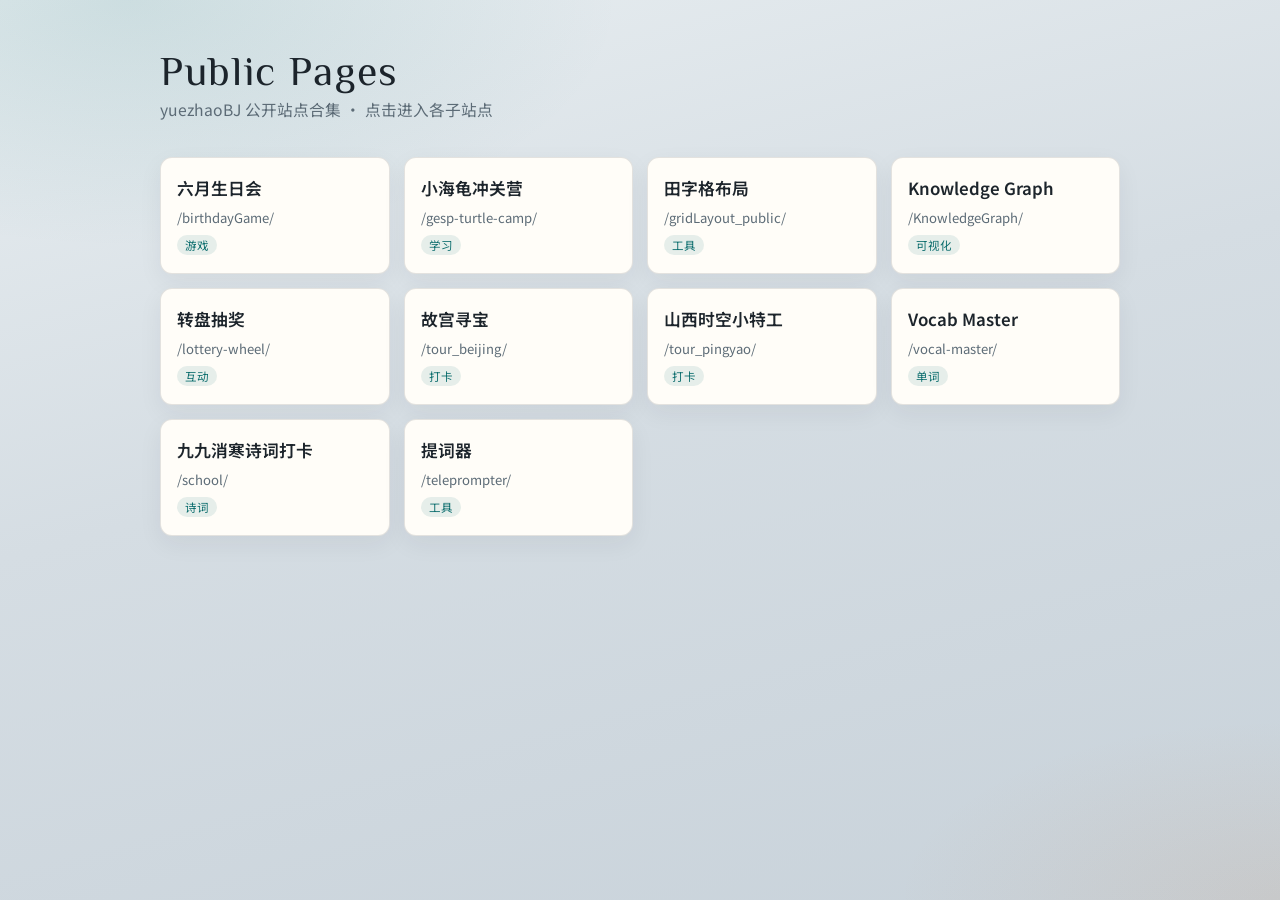
==== index.html @ 08121508 "Collect public GitHub Pages sites into one portal repo." ====
<!doctype html>
<html lang="zh-CN">
  <head>
    <meta charset="utf-8" />
    <meta name="viewport" content="width=device-width, initial-scale=1" />
    <title>Public Pages · 站点导航</title>
    <style>
      :root {
        --ink: #1c242b;
        --muted: #5c6b76;
        --paper: #f3efe6;
        --card: #fffdf8;
        --line: rgba(28, 36, 43, 0.12);
        --accent: #0d6e6e;
      }
      * { box-sizing: border-box; }
      body {
        margin: 0;
        min-height: 100vh;
        font-family: "Noto Sans SC", "PingFang SC", "Hiragino Sans GB", sans-serif;
        color: var(--ink);
        background:
          radial-gradient(ellipse 70% 50% at 10% 0%, rgba(13, 110, 110, 0.12), transparent 55%),
          radial-gradient(ellipse 60% 40% at 100% 100%, rgba(196, 120, 60, 0.1), transparent 50%),
          linear-gradient(165deg, #e8eef1, #d5dde3 45%, #c8d2da);
      }
      main {
        width: min(960px, calc(100% - 32px));
        margin: 0 auto;
        padding: 48px 0 72px;
      }
      h1 {
        margin: 0 0 8px;
        font-family: "ZCOOL XiaoWei", "Noto Serif SC", serif;
        font-size: clamp(1.8rem, 4vw, 2.6rem);
        font-weight: 400;
        letter-spacing: 0.04em;
      }
      .sub {
        margin: 0 0 36px;
        color: var(--muted);
        font-size: 0.98rem;
      }
      .grid {
        display: grid;
        grid-template-columns: repeat(auto-fill, minmax(220px, 1fr));
        gap: 14px;
      }
      a.card {
        display: flex;
        flex-direction: column;
        gap: 8px;
        padding: 18px 16px;
        text-decoration: none;
        color: inherit;
        background: var(--card);
        border: 1px solid var(--line);
        border-radius: 12px;
        box-shadow: 0 8px 24px rgba(28, 36, 43, 0.06);
        transition: transform 0.15s ease, border-color 0.15s ease, box-shadow 0.15s ease;
      }
      a.card:hover {
        transform: translateY(-2px);
        border-color: rgba(13, 110, 110, 0.35);
        box-shadow: 0 12px 28px rgba(28, 36, 43, 0.1);
      }
      .name {
        font-size: 1.05rem;
        font-weight: 600;
      }
      .path {
        font-size: 0.82rem;
        color: var(--muted);
        word-break: break-all;
      }
      .tag {
        align-self: flex-start;
        margin-top: auto;
        padding: 2px 8px;
        border-radius: 999px;
        font-size: 0.72rem;
        color: var(--accent);
        background: rgba(13, 110, 110, 0.1);
      }
    </style>
    <link rel="preconnect" href="https://fonts.googleapis.com" />
    <link rel="preconnect" href="https://fonts.gstatic.com" crossorigin />
    <link href="https://fonts.googleapis.com/css2?family=Noto+Sans+SC:wght@400;600&family=ZCOOL+XiaoWei&display=swap" rel="stylesheet" />
  </head>
  <body>
    <main>
      <h1>Public Pages</h1>
      <p class="sub">yuezhaoBJ 公开站点合集 · 点击进入各子站点</p>
      <div class="grid">
        <a class="card" href="./birthdayGame/"><span class="name">六月生日会</span><span class="path">/birthdayGame/</span><span class="tag">游戏</span></a>
        <a class="card" href="./gesp-turtle-camp/"><span class="name">小海龟冲关营</span><span class="path">/gesp-turtle-camp/</span><span class="tag">学习</span></a>
        <a class="card" href="./gridLayout_public/"><span class="name">田字格布局</span><span class="path">/gridLayout_public/</span><span class="tag">工具</span></a>
        <a class="card" href="./KnowledgeGraph/"><span class="name">Knowledge Graph</span><span class="path">/KnowledgeGraph/</span><span class="tag">可视化</span></a>
        <a class="card" href="./lottery-wheel/"><span class="name">转盘抽奖</span><span class="path">/lottery-wheel/</span><span class="tag">互动</span></a>
        <a class="card" href="./tour_beijing/"><span class="name">故宫寻宝</span><span class="path">/tour_beijing/</span><span class="tag">打卡</span></a>
        <a class="card" href="./tour_pingyao/"><span class="name">山西时空小特工</span><span class="path">/tour_pingyao/</span><span class="tag">打卡</span></a>
        <a class="card" href="./vocal-master/"><span class="name">Vocab Master</span><span class="path">/vocal-master/</span><span class="tag">单词</span></a>
        <a class="card" href="./school/"><span class="name">九九消寒诗词打卡</span><span class="path">/school/</span><span class="tag">诗词</span></a>
        <a class="card" href="./teleprompter/"><span class="name">提词器</span><span class="path">/teleprompter/</span><span class="tag">工具</span></a>
      </div>
    </main>
  </body>
</html>
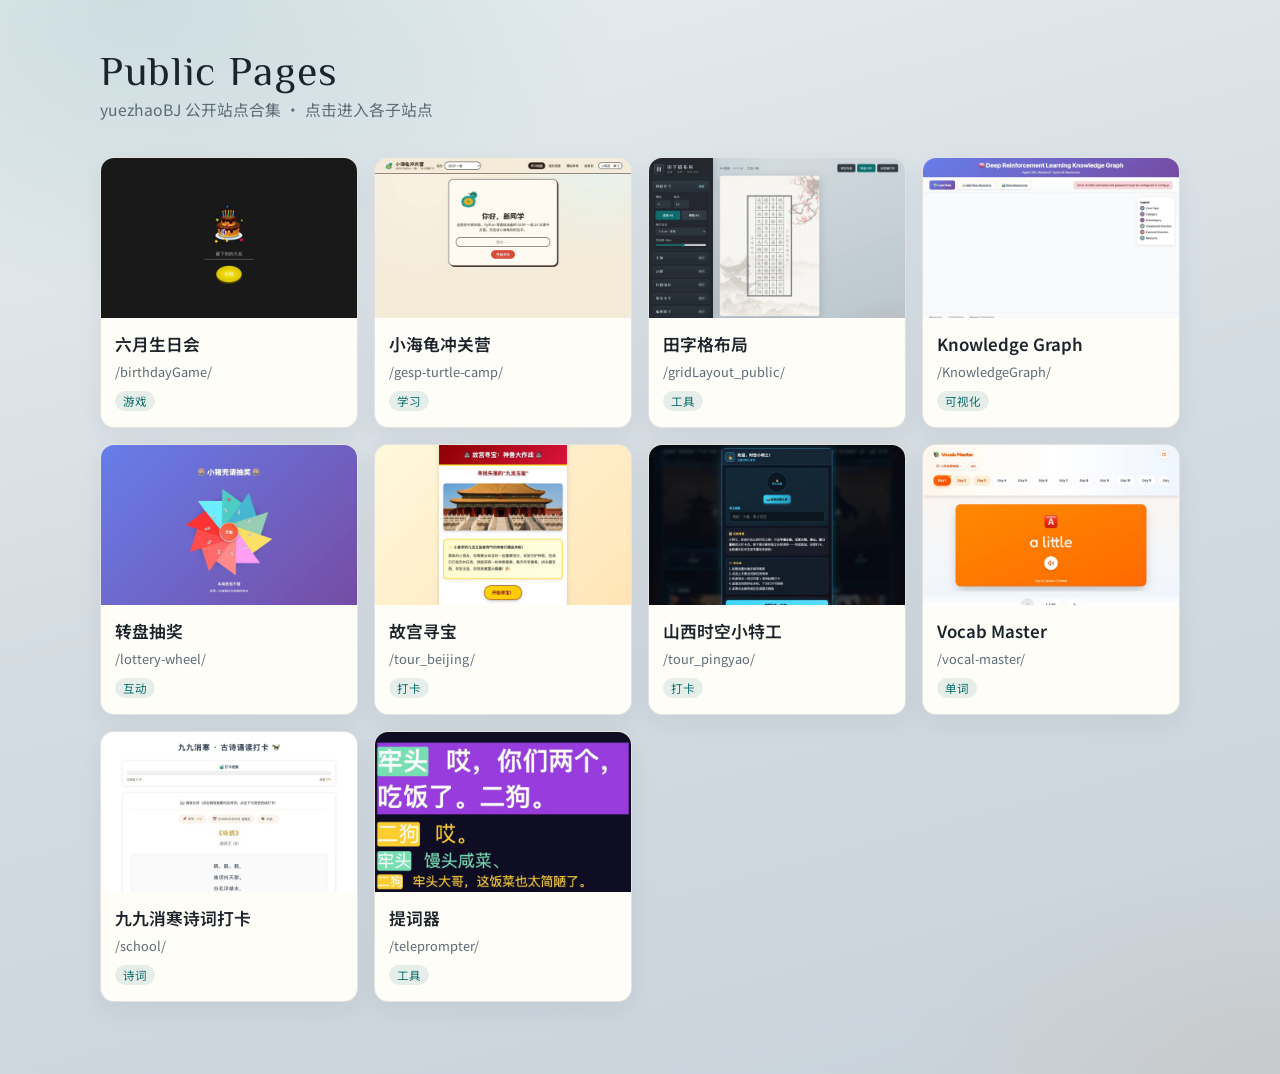
==== commit d8dc04b2: "Add thumbnail previews to the portal index." ====
--- a/index.html
+++ b/index.html
@@ -25,7 +25,7 @@
           linear-gradient(165deg, #e8eef1, #d5dde3 45%, #c8d2da);
       }
       main {
-        width: min(960px, calc(100% - 32px));
+        width: min(1080px, calc(100% - 32px));
         margin: 0 auto;
         padding: 48px 0 72px;
       }
@@ -43,39 +43,52 @@
       }
       .grid {
         display: grid;
-        grid-template-columns: repeat(auto-fill, minmax(220px, 1fr));
-        gap: 14px;
+        grid-template-columns: repeat(auto-fill, minmax(240px, 1fr));
+        gap: 16px;
       }
       a.card {
         display: flex;
         flex-direction: column;
-        gap: 8px;
-        padding: 18px 16px;
+        overflow: hidden;
         text-decoration: none;
         color: inherit;
         background: var(--card);
         border: 1px solid var(--line);
-        border-radius: 12px;
+        border-radius: 14px;
         box-shadow: 0 8px 24px rgba(28, 36, 43, 0.06);
         transition: transform 0.15s ease, border-color 0.15s ease, box-shadow 0.15s ease;
       }
       a.card:hover {
-        transform: translateY(-2px);
+        transform: translateY(-3px);
         border-color: rgba(13, 110, 110, 0.35);
-        box-shadow: 0 12px 28px rgba(28, 36, 43, 0.1);
+        box-shadow: 0 14px 30px rgba(28, 36, 43, 0.12);
+      }
+      .thumb {
+        display: block;
+        width: 100%;
+        aspect-ratio: 16 / 10;
+        object-fit: cover;
+        object-position: top center;
+        background: #dfe6eb;
+      }
+      .meta {
+        display: flex;
+        flex-direction: column;
+        gap: 6px;
+        padding: 14px 14px 16px;
       }
       .name {
         font-size: 1.05rem;
         font-weight: 600;
       }
       .path {
-        font-size: 0.82rem;
+        font-size: 0.8rem;
         color: var(--muted);
         word-break: break-all;
       }
       .tag {
         align-self: flex-start;
-        margin-top: auto;
+        margin-top: 4px;
         padding: 2px 8px;
         border-radius: 999px;
         font-size: 0.72rem;
@@ -92,16 +105,46 @@
       <h1>Public Pages</h1>
       <p class="sub">yuezhaoBJ 公开站点合集 · 点击进入各子站点</p>
       <div class="grid">
-        <a class="card" href="./birthdayGame/"><span class="name">六月生日会</span><span class="path">/birthdayGame/</span><span class="tag">游戏</span></a>
-        <a class="card" href="./gesp-turtle-camp/"><span class="name">小海龟冲关营</span><span class="path">/gesp-turtle-camp/</span><span class="tag">学习</span></a>
-        <a class="card" href="./gridLayout_public/"><span class="name">田字格布局</span><span class="path">/gridLayout_public/</span><span class="tag">工具</span></a>
-        <a class="card" href="./KnowledgeGraph/"><span class="name">Knowledge Graph</span><span class="path">/KnowledgeGraph/</span><span class="tag">可视化</span></a>
-        <a class="card" href="./lottery-wheel/"><span class="name">转盘抽奖</span><span class="path">/lottery-wheel/</span><span class="tag">互动</span></a>
-        <a class="card" href="./tour_beijing/"><span class="name">故宫寻宝</span><span class="path">/tour_beijing/</span><span class="tag">打卡</span></a>
-        <a class="card" href="./tour_pingyao/"><span class="name">山西时空小特工</span><span class="path">/tour_pingyao/</span><span class="tag">打卡</span></a>
-        <a class="card" href="./vocal-master/"><span class="name">Vocab Master</span><span class="path">/vocal-master/</span><span class="tag">单词</span></a>
-        <a class="card" href="./school/"><span class="name">九九消寒诗词打卡</span><span class="path">/school/</span><span class="tag">诗词</span></a>
-        <a class="card" href="./teleprompter/"><span class="name">提词器</span><span class="path">/teleprompter/</span><span class="tag">工具</span></a>
+        <a class="card" href="./birthdayGame/">
+          <img class="thumb" src="./thumbs/birthdayGame.jpg" alt="六月生日会预览" loading="lazy" />
+          <div class="meta"><span class="name">六月生日会</span><span class="path">/birthdayGame/</span><span class="tag">游戏</span></div>
+        </a>
+        <a class="card" href="./gesp-turtle-camp/">
+          <img class="thumb" src="./thumbs/gesp-turtle-camp.jpg" alt="小海龟冲关营预览" loading="lazy" />
+          <div class="meta"><span class="name">小海龟冲关营</span><span class="path">/gesp-turtle-camp/</span><span class="tag">学习</span></div>
+        </a>
+        <a class="card" href="./gridLayout_public/">
+          <img class="thumb" src="./thumbs/gridLayout_public.jpg" alt="田字格布局预览" loading="lazy" />
+          <div class="meta"><span class="name">田字格布局</span><span class="path">/gridLayout_public/</span><span class="tag">工具</span></div>
+        </a>
+        <a class="card" href="./KnowledgeGraph/">
+          <img class="thumb" src="./thumbs/KnowledgeGraph.jpg" alt="Knowledge Graph 预览" loading="lazy" />
+          <div class="meta"><span class="name">Knowledge Graph</span><span class="path">/KnowledgeGraph/</span><span class="tag">可视化</span></div>
+        </a>
+        <a class="card" href="./lottery-wheel/">
+          <img class="thumb" src="./thumbs/lottery-wheel.jpg" alt="转盘抽奖预览" loading="lazy" />
+          <div class="meta"><span class="name">转盘抽奖</span><span class="path">/lottery-wheel/</span><span class="tag">互动</span></div>
+        </a>
+        <a class="card" href="./tour_beijing/">
+          <img class="thumb" src="./thumbs/tour_beijing.jpg" alt="故宫寻宝预览" loading="lazy" />
+          <div class="meta"><span class="name">故宫寻宝</span><span class="path">/tour_beijing/</span><span class="tag">打卡</span></div>
+        </a>
+        <a class="card" href="./tour_pingyao/">
+          <img class="thumb" src="./thumbs/tour_pingyao.jpg" alt="山西时空小特工预览" loading="lazy" />
+          <div class="meta"><span class="name">山西时空小特工</span><span class="path">/tour_pingyao/</span><span class="tag">打卡</span></div>
+        </a>
+        <a class="card" href="./vocal-master/">
+          <img class="thumb" src="./thumbs/vocal-master.jpg" alt="Vocab Master 预览" loading="lazy" />
+          <div class="meta"><span class="name">Vocab Master</span><span class="path">/vocal-master/</span><span class="tag">单词</span></div>
+        </a>
+        <a class="card" href="./school/">
+          <img class="thumb" src="./thumbs/school.jpg" alt="九九消寒诗词打卡预览" loading="lazy" />
+          <div class="meta"><span class="name">九九消寒诗词打卡</span><span class="path">/school/</span><span class="tag">诗词</span></div>
+        </a>
+        <a class="card" href="./teleprompter/">
+          <img class="thumb" src="./thumbs/teleprompter.jpg" alt="提词器预览" loading="lazy" />
+          <div class="meta"><span class="name">提词器</span><span class="path">/teleprompter/</span><span class="tag">工具</span></div>
+        </a>
       </div>
     </main>
   </body>
